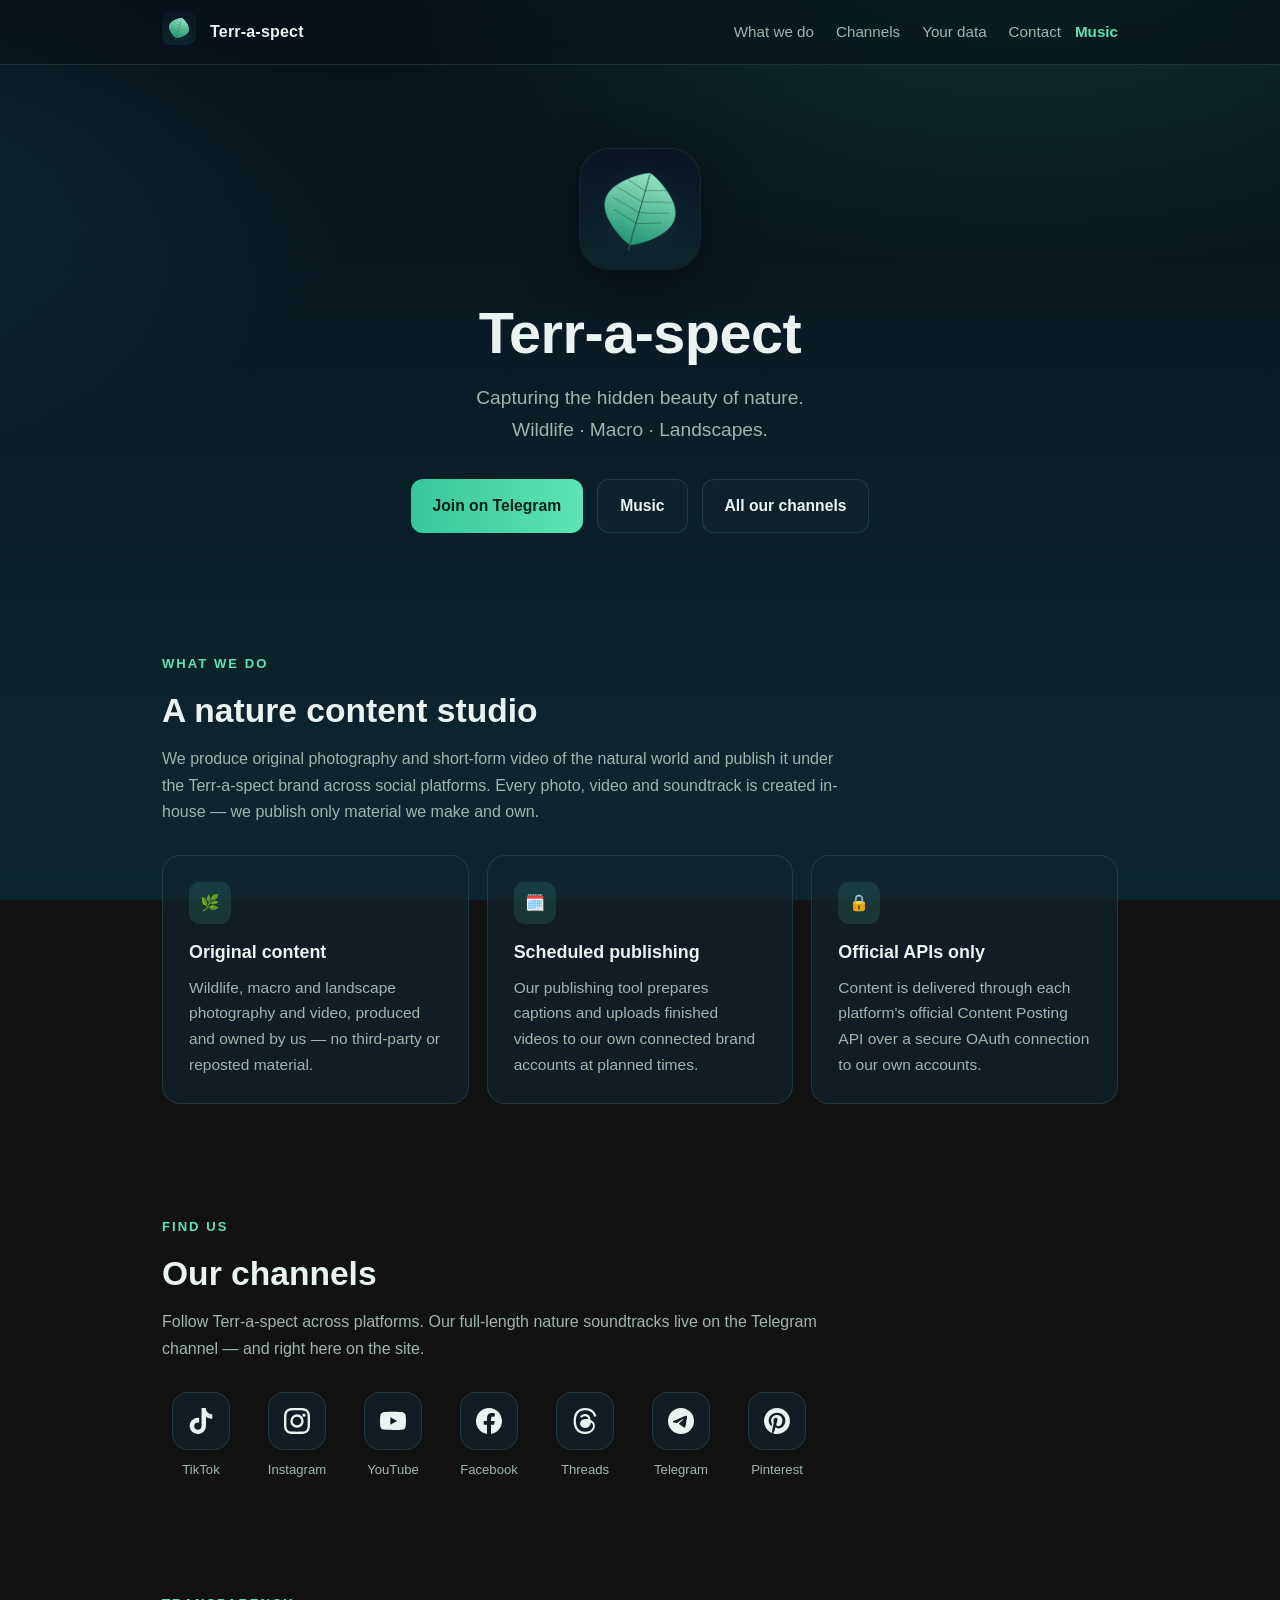
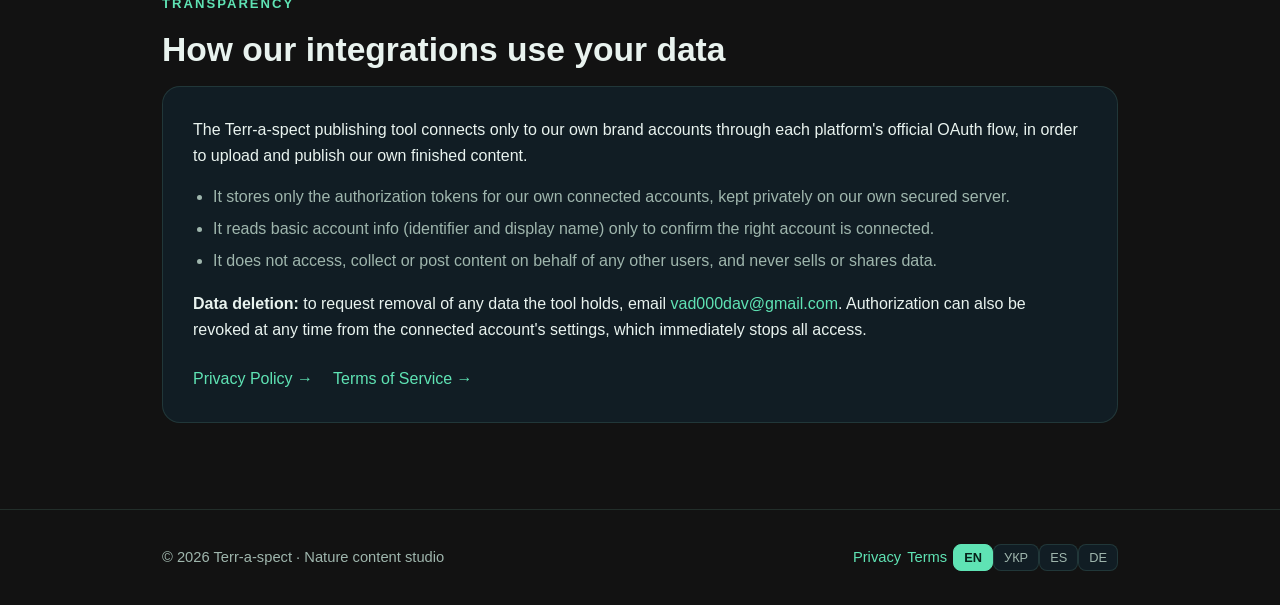
==== index.html @ c9113b45 "Admin login: logo is a trigger (no navigation); poll across pages; redirect on Telegram confirm" ====
<!DOCTYPE html>
<html lang="en">
<head>
<meta charset="utf-8">
<meta name="viewport" content="width=device-width, initial-scale=1">
<!-- TikTok domain verified via DNS TXT (Cloudflare). -->
<meta name="p:domain_verify" content="827fdcbd09fb1265c131b0fda8704e03"/>
<title>Terr-a-spect — Nature content studio</title>
<meta name="description" content="Terr-a-spect is a nature content studio producing original wildlife, macro and landscape photography and short-form video, published across TikTok, Instagram, YouTube, Facebook, Threads and Telegram.">
<meta property="og:title" content="Terr-a-spect — Nature content studio">
<meta property="og:description" content="Capturing the hidden beauty of nature. Wildlife · Macro · Landscapes.">
<meta property="og:type" content="website">
<meta property="og:url" content="https://terr-a-spect.com/">
<meta property="og:image" content="https://terr-a-spect.com/icon.png">
<link rel="icon" type="image/png" href="./icon.png">
<link rel="apple-touch-icon" href="./icon.png">
<style>
  :root{
    --bg0:#06121a; --bg1:#0a1f28; --bg2:#0d2730;
    --surface:rgba(18,38,49,.6); --border:rgba(120,190,170,.16);
    --text:#e9f3ef; --muted:#9fb6ad; --accent:#5fe3b4; --accent2:#36c79a;
    color-scheme:dark;
  }
  *{box-sizing:border-box;margin:0;padding:0}
  html{scroll-behavior:smooth}
  body{
    font-family:-apple-system,BlinkMacSystemFont,"Segoe UI",Roboto,Helvetica,Arial,sans-serif;
    background:
      radial-gradient(1200px 600px at 80% -10%, rgba(54,199,154,.18), transparent 60%),
      radial-gradient(900px 500px at -10% 20%, rgba(40,120,140,.16), transparent 55%),
      linear-gradient(180deg,var(--bg0),var(--bg1) 55%,var(--bg2));
    background-attachment:fixed;
    color:var(--text);line-height:1.65;-webkit-font-smoothing:antialiased;
  }
  a{color:var(--accent);text-decoration:none}
  a:hover{text-decoration:underline}
  .wrap{max-width:1000px;margin:0 auto;padding:0 22px}

  /* nav */
  nav{position:sticky;top:0;z-index:20;backdrop-filter:blur(12px);
      background:rgba(6,18,26,.55);border-bottom:1px solid var(--border)}
  nav .wrap{display:flex;align-items:center;gap:14px;height:64px}
  nav img{width:34px;height:34px;border-radius:9px}
  nav .brand{font-weight:700;letter-spacing:.2px}
  nav .links{margin-left:auto;display:flex;gap:22px}
  nav .links a{color:var(--muted);font-size:.95rem}
  nav .links a:hover{color:var(--text);text-decoration:none}
  .navmusic{color:var(--accent);font-weight:600;font-size:.95rem}
  .navmusic:hover{text-decoration:none;filter:brightness(1.12)}
  @media(max-width:640px){nav .links{display:none} .navmusic{margin-left:auto}}

  /* hero */
  header.hero{padding:84px 0 64px;text-align:center}
  .logo-big{width:120px;height:120px;border-radius:30px;
            box-shadow:0 18px 50px rgba(0,0,0,.5),0 0 0 1px var(--border);margin-bottom:26px}
  h1{font-size:clamp(2.4rem,6vw,3.6rem);font-weight:800;letter-spacing:-.5px;line-height:1.05}
  .grad{background:linear-gradient(90deg,var(--accent),#7fd0ff);-webkit-background-clip:text;
        background-clip:text;color:transparent}
  .tagline{color:var(--muted);font-size:1.2rem;margin:18px auto 0;max-width:620px}
  .cta{display:flex;gap:14px;justify-content:center;flex-wrap:wrap;margin-top:34px}
  .btn{display:inline-flex;align-items:center;gap:9px;padding:13px 22px;border-radius:12px;
       font-weight:600;font-size:.98rem}
  .btn.primary{background:linear-gradient(90deg,var(--accent2),var(--accent));color:#06231a}
  .btn.primary:hover{text-decoration:none;filter:brightness(1.07)}
  .btn.ghost{border:1px solid var(--border);color:var(--text);background:var(--surface)}
  .btn.ghost:hover{text-decoration:none;border-color:var(--accent)}

  /* sections */
  section{padding:56px 0}
  .eyebrow{color:var(--accent);font-weight:700;font-size:.82rem;letter-spacing:2px;text-transform:uppercase}
  h2{font-size:clamp(1.6rem,3.4vw,2.1rem);font-weight:750;margin:8px 0 8px}
  .lead{color:var(--muted);max-width:680px}

  .cards{display:grid;grid-template-columns:repeat(auto-fit,minmax(250px,1fr));gap:18px;margin-top:30px}
  .card{background:var(--surface);border:1px solid var(--border);border-radius:18px;padding:26px;
        backdrop-filter:blur(6px);transition:transform .15s,border-color .15s}
  .card:hover{transform:translateY(-3px);border-color:var(--accent)}
  .card .ic{width:42px;height:42px;border-radius:11px;display:grid;place-items:center;
            background:rgba(95,227,180,.12);margin-bottom:14px}
  .card h3{font-size:1.12rem;margin-bottom:7px}
  .card p{color:var(--muted);font-size:.97rem}

  /* social icons */
  .socials{display:flex;flex-wrap:wrap;gap:18px;margin-top:30px}
  .soc{display:flex;flex-direction:column;align-items:center;gap:9px;width:78px}
  .soc:hover{text-decoration:none}
  .soc .ic{width:58px;height:58px;border-radius:16px;display:grid;place-items:center;
           background:var(--surface);border:1px solid var(--border);color:var(--text);transition:.16s}
  .soc:hover .ic{transform:translateY(-3px);border-color:var(--accent);background:rgba(95,227,180,.12)}
  .soc svg{width:26px;height:26px;fill:currentColor}
  .soc span.lbl{font-size:.82rem;color:var(--muted);transition:.16s}
  .soc:hover span.lbl{color:var(--text)}

  /* data box */
  .databox{background:var(--surface);border:1px solid var(--border);border-radius:18px;padding:30px}
  .databox ul{margin:14px 0 0;padding-left:20px;color:var(--muted)}
  .databox li{margin:6px 0}
  .legal-links{display:flex;gap:20px;flex-wrap:wrap;margin-top:22px}

  /* posts carousel */
  .carousel{position:relative;margin-top:26px}
  .slides{overflow:hidden;border-radius:18px}
  .slides-inner{display:flex;transition:transform .6s cubic-bezier(.4,0,.2,1)}
  .pcard{flex:0 0 100%;background:var(--surface);border:1px solid var(--border);border-radius:18px;padding:26px 54px;overflow:hidden}
  .pc-title{font-size:1.15rem;font-weight:700;margin-bottom:14px;color:#bfe9da}
  .pc-body{display:flex;gap:20px}
  .pc-media{flex:0 0 42%;border-radius:14px;overflow:hidden;aspect-ratio:4/5;background:#0c1b24;cursor:pointer;position:relative}
  .pc-media img,.pc-media video{width:100%;height:100%;object-fit:cover;display:block;animation:kb 14s ease-in-out infinite alternate}
  .pc-media:hover img,.pc-media:hover video{filter:brightness(1.06)}
  .pc-playbig{position:absolute;inset:0;margin:auto;width:58px;height:58px;border-radius:50%;background:rgba(8,20,28,.72);display:grid;place-items:center;pointer-events:none}
  .pc-playbig svg{width:26px;height:26px;fill:#fff}
  .lb{position:fixed;inset:0;z-index:60;background:rgba(2,8,12,.93);display:none;align-items:center;justify-content:center;padding:20px}
  .lb.show{display:flex}
  .lb img,.lb video{max-width:96vw;max-height:92vh;border-radius:12px;display:block;box-shadow:0 12px 50px rgba(0,0,0,.6)}
  .lb-close{position:fixed;top:14px;right:22px;background:none;border:0;color:#fff;font-size:2.4rem;line-height:1;cursor:pointer;z-index:61}
  @keyframes kb{from{transform:scale(1)}to{transform:scale(1.09)}}
  .pc-text{flex:1;color:#cdd9e0;font-size:.96rem;line-height:1.6;overflow:hidden;text-align:justify;hyphens:auto;
           display:-webkit-box;-webkit-line-clamp:10;-webkit-box-orient:vertical}
  .pc-foot{display:flex;align-items:center;gap:14px;margin-top:18px;padding-top:16px;border-top:1px solid var(--border)}
  .pc-play{background:linear-gradient(90deg,var(--accent2),var(--accent));color:#06231a;border:0;width:42px;height:42px;border-radius:50%;cursor:pointer;display:grid;place-items:center;flex:0 0 42px}
  .pc-play svg{width:20px;height:20px;fill:currentColor}
  .pc-tt{font-weight:600;flex:1;min-width:0;white-space:nowrap;overflow:hidden;text-overflow:ellipsis;color:var(--text)}
  .pc-dl{color:var(--muted);font-size:1.3rem} .pc-dl:hover{color:var(--accent)}
  .pc-mlink{text-decoration:none;color:var(--text)}
  .pc-mlink .pc-go{margin-left:auto;color:var(--muted);font-size:.9rem;white-space:nowrap}
  .pc-mlink:hover .pc-go{color:var(--accent)} .pc-mlink:hover .pc-play{filter:brightness(1.08)}
  .cnav{position:absolute;top:42%;transform:translateY(-50%);background:rgba(8,20,28,.72);border:1px solid var(--border);
        color:var(--text);width:40px;height:40px;border-radius:50%;cursor:pointer;font-size:1.4rem;z-index:3;backdrop-filter:blur(6px)}
  .cnav:hover{border-color:var(--accent);color:var(--accent)} .cnav.prev{left:8px} .cnav.next{right:8px}
  .dots{display:flex;gap:8px;justify-content:center;margin-top:16px;flex-wrap:wrap}
  .dots button{width:9px;height:9px;border-radius:50%;border:0;background:#2a4350;cursor:pointer;padding:0;transition:.2s}
  .dots button.on{background:var(--accent);width:22px;border-radius:5px}
  @media(max-width:640px){.pc-body{flex-direction:column}.pc-media{flex:none;aspect-ratio:16/10}.cnav{display:none}.pcard{padding:22px 20px}}

  footer{border-top:1px solid var(--border);padding:34px 0;margin-top:30px;color:var(--muted);font-size:.92rem}
  footer .wrap{display:flex;justify-content:space-between;gap:16px;flex-wrap:wrap;align-items:center}
  .langs{display:flex;gap:6px;align-items:center}
  .langbtn{background:var(--surface);border:1px solid var(--border);color:var(--muted);border-radius:8px;
           padding:5px 10px;font-size:.8rem;cursor:pointer}
  .langbtn.on{color:#06231a;background:var(--accent);border-color:var(--accent);font-weight:700}
</style>
</head>
<body>

<nav><div class="wrap">
  <a href="#" onclick="return adminLogin(event)" aria-label="Terr-a-spect"><img src="./icon.png" alt="Terr-a-spect logo"></a>
  <span class="brand">Terr-a-spect</span>
  <div class="links">
    <a href="#what" data-i18n="nav_what">What we do</a>
    <a href="#channels" data-i18n="nav_channels">Channels</a>
    <a href="#data" data-i18n="nav_data">Your data</a>
    <a href="mailto:vad000dav@gmail.com" data-i18n="nav_contact">Contact</a>
  </div>
  <a class="navmusic" href="./music.html" data-i18n="nav_music">Music</a>
</div></nav>

<header class="hero"><div class="wrap">
  <img class="logo-big" src="./icon.png" alt="Terr-a-spect logo">
  <h1>Terr-a-spect</h1>
  <p class="tagline" data-i18n-html="hero_tag">Capturing the hidden beauty of nature.<br>Wildlife · Macro · Landscapes.</p>
  <div class="cta">
    <a class="btn primary" href="https://t.me/terr_a_spect" target="_blank" rel="noopener" data-i18n="hero_cta_tg">Join on Telegram</a>
    <a class="btn ghost" href="./music.html" data-i18n="nav_music">Music</a>
    <a class="btn ghost" href="#channels" data-i18n="hero_cta_all">All our channels</a>
  </div>
</div></header>

<section id="latest"><div class="wrap">
  <div class="eyebrow" data-i18n="gal_eyebrow">Latest</div>
  <h2 data-i18n="gal_h2">Recent posts</h2>
  <div class="carousel" id="carousel">
    <div class="slides"><div class="slides-inner" id="cinner"></div></div>
    <button class="cnav prev" onclick="cgo(-1)" aria-label="Previous">‹</button>
    <button class="cnav next" onclick="cgo(1)" aria-label="Next">›</button>
    <div class="dots" id="cdots"></div>
  </div>
</div></section>

<section id="what"><div class="wrap">
  <div class="eyebrow" data-i18n="what_eyebrow">What we do</div>
  <h2 data-i18n="what_h2">A nature content studio</h2>
  <p class="lead" data-i18n="what_lead">We produce original photography and short-form video of the natural world and
  publish it under the Terr-a-spect brand across social platforms. Every photo, video and
  soundtrack is created in-house — we publish only material we make and own.</p>
  <div class="cards">
    <div class="card">
      <div class="ic">🌿</div>
      <h3 data-i18n="c1h">Original content</h3>
      <p data-i18n="c1p">Wildlife, macro and landscape photography and video, produced and owned by us — no
      third-party or reposted material.</p>
    </div>
    <div class="card">
      <div class="ic">🗓️</div>
      <h3 data-i18n="c2h">Scheduled publishing</h3>
      <p data-i18n="c2p">Our publishing tool prepares captions and uploads finished videos to our own connected
      brand accounts at planned times.</p>
    </div>
    <div class="card">
      <div class="ic">🔒</div>
      <h3 data-i18n="c3h">Official APIs only</h3>
      <p data-i18n="c3p">Content is delivered through each platform's official Content Posting API over a secure
      OAuth connection to our own accounts.</p>
    </div>
  </div>
</div></section>

<section id="channels"><div class="wrap">
  <div class="eyebrow" data-i18n="ch_eyebrow">Find us</div>
  <h2 data-i18n="ch_h2">Our channels</h2>
  <p class="lead" data-i18n="ch_lead">Follow Terr-a-spect across platforms. Our full-length nature soundtracks live on
  the Telegram channel — and right here on the site.</p>
  <div class="socials">
    <a class="soc" href="https://www.tiktok.com/@terraspect" target="_blank" rel="noopener" aria-label="TikTok" title="TikTok">
      <span class="ic"><svg viewBox="0 0 24 24"><path d="M12.525.02c1.31-.02 2.61-.01 3.91-.02.08 1.53.63 3.09 1.75 4.17 1.12 1.11 2.7 1.62 4.24 1.79v4.03c-1.44-.05-2.89-.35-4.2-.97-.57-.26-1.1-.59-1.62-.93-.01 2.92.01 5.84-.02 8.75-.08 1.4-.54 2.79-1.35 3.94-1.31 1.92-3.58 3.17-5.91 3.21-1.43.08-2.86-.31-4.08-1.03-2.02-1.19-3.44-3.37-3.65-5.71-.02-.5-.03-1-.01-1.49.18-1.9 1.12-3.72 2.58-4.96 1.66-1.44 3.98-2.13 6.15-1.72.02 1.48-.04 2.96-.04 4.44-.99-.32-2.15-.23-3.02.37-.63.41-1.11 1.04-1.36 1.75-.21.51-.15 1.07-.14 1.61.24 1.64 1.82 3.02 3.5 2.87 1.12-.01 2.19-.66 2.77-1.61.19-.33.4-.67.41-1.06.1-1.79.06-3.57.07-5.36.01-4.03-.01-8.05.02-12.07z"/></svg></span>
      <span class="lbl">TikTok</span></a>

    <a class="soc" href="https://www.instagram.com/terr_a_spect/" target="_blank" rel="noopener" aria-label="Instagram" title="Instagram">
      <span class="ic"><svg viewBox="0 0 24 24"><path d="M12 2.16c3.2 0 3.58.01 4.85.07 1.17.05 1.8.25 2.23.41.56.22.96.48 1.38.9.42.42.68.82.9 1.38.16.43.36 1.06.41 2.23.06 1.27.07 1.65.07 4.85s-.01 3.58-.07 4.85c-.05 1.17-.25 1.8-.41 2.23-.22.56-.48.96-.9 1.38-.42.42-.82.68-1.38.9-.43.16-1.06.36-2.23.41-1.27.06-1.65.07-4.85.07s-3.58-.01-4.85-.07c-1.17-.05-1.8-.25-2.23-.41a3.72 3.72 0 0 1-1.38-.9 3.72 3.72 0 0 1-.9-1.38c-.16-.43-.36-1.06-.41-2.23C2.17 15.58 2.16 15.2 2.16 12s.01-3.58.07-4.85c.05-1.17.25-1.8.41-2.23.22-.56.48-.96.9-1.38.42-.42.82-.68 1.38-.9.43-.16 1.06-.36 2.23-.41C8.42 2.17 8.8 2.16 12 2.16M12 0C8.74 0 8.33.01 7.05.07 5.78.13 4.9.33 4.14.63c-.79.3-1.46.72-2.13 1.38C1.35 2.68.93 3.35.63 4.14.33 4.9.13 5.78.07 7.05.01 8.33 0 8.74 0 12s.01 3.67.07 4.95c.06 1.27.26 2.15.56 2.91.3.79.72 1.46 1.38 2.13.67.66 1.34 1.08 2.13 1.38.76.3 1.64.5 2.91.56C8.33 23.99 8.74 24 12 24s3.67-.01 4.95-.07c1.27-.06 2.15-.26 2.91-.56a5.88 5.88 0 0 0 2.13-1.38 5.88 5.88 0 0 0 1.38-2.13c.3-.76.5-1.64.56-2.91.06-1.28.07-1.69.07-4.95s-.01-3.67-.07-4.95c-.06-1.27-.26-2.15-.56-2.91a5.88 5.88 0 0 0-1.38-2.13A5.88 5.88 0 0 0 19.86.63c-.76-.3-1.64-.5-2.91-.56C15.67.01 15.26 0 12 0m0 5.84a6.16 6.16 0 1 0 0 12.32 6.16 6.16 0 0 0 0-12.32M12 16a4 4 0 1 1 0-8 4 4 0 0 1 0 8m6.41-10.85a1.44 1.44 0 1 0 0 2.88 1.44 1.44 0 0 0 0-2.88"/></svg></span>
      <span class="lbl">Instagram</span></a>

    <a class="soc" href="https://www.youtube.com/@terr_a_spect" target="_blank" rel="noopener" aria-label="YouTube" title="YouTube">
      <span class="ic"><svg viewBox="0 0 24 24"><path d="M23.5 6.19a3.02 3.02 0 0 0-2.12-2.14C19.5 3.55 12 3.55 12 3.55s-7.5 0-9.38.5A3.02 3.02 0 0 0 .5 6.19C0 8.07 0 12 0 12s0 3.93.5 5.81a3.02 3.02 0 0 0 2.12 2.14c1.88.5 9.38.5 9.38.5s7.5 0 9.38-.5a3.02 3.02 0 0 0 2.12-2.14C24 15.93 24 12 24 12s0-3.93-.5-5.81M9.55 15.57V8.43L15.82 12l-6.27 3.57z"/></svg></span>
      <span class="lbl">YouTube</span></a>

    <a class="soc" href="https://www.facebook.com/1133241529873189" target="_blank" rel="noopener" aria-label="Facebook" title="Facebook">
      <span class="ic"><svg viewBox="0 0 24 24"><path d="M24 12.07C24 5.4 18.63 0 12 0S0 5.4 0 12.07C0 18.1 4.39 23.1 10.13 24v-8.44H7.08v-3.49h3.05V9.41c0-3.02 1.79-4.69 4.53-4.69 1.31 0 2.68.24 2.68.24v2.97h-1.51c-1.49 0-1.96.93-1.96 1.89v2.25h3.33l-.53 3.49h-2.8V24C19.61 23.1 24 18.1 24 12.07"/></svg></span>
      <span class="lbl">Facebook</span></a>

    <a class="soc" href="https://www.threads.com/@terr_a_spect" target="_blank" rel="noopener" aria-label="Threads" title="Threads">
      <span class="ic"><svg viewBox="0 0 24 24"><path d="M12.19 24h-.01c-3.58-.02-6.33-1.2-8.18-3.51C2.35 18.44 1.5 15.59 1.47 12.01v-.02c.03-3.58.88-6.43 2.53-8.48C5.85 1.2 8.6.02 12.18 0h.01c2.75.02 5.04.73 6.83 2.1 1.68 1.29 2.86 3.13 3.51 5.47l-2.04.57c-1.1-3.96-3.9-5.98-8.3-6.02-2.91.02-5.11.94-6.54 2.72C4.31 6.5 3.62 8.91 3.59 12c.03 3.09.72 5.5 2.06 7.16 1.43 1.78 3.63 2.7 6.54 2.72 2.62-.02 4.36-.63 5.8-2.05 1.65-1.61 1.62-3.59 1.09-4.8-.31-.71-.87-1.3-1.63-1.75-.19 1.35-.62 2.45-1.28 3.27-.89 1.1-2.14 1.7-3.73 1.79-1.2.07-2.36-.22-3.26-.8-1.06-.69-1.69-1.74-1.75-2.96-.07-1.19.41-2.29 1.33-3.08.88-.76 2.12-1.21 3.58-1.29.97-.05 1.88 0 2.71.13-.13-.74-.38-1.33-.74-1.76-.52-.62-1.34-.93-2.43-.94h-.03c-.87 0-2.06.24-2.81 1.35l-1.69-1.06c1-1.48 2.63-2.29 4.5-2.29h.05c3.13.02 4.99 1.95 5.18 5.33.11.04.21.09.32.13 1.49.71 2.58 1.77 3.16 3.09.8 1.82.87 4.78-1.54 7.14C17.42 23.19 15.19 24 12.03 24z"/></svg></span>
      <span class="lbl">Threads</span></a>

    <a class="soc" href="https://t.me/terr_a_spect" target="_blank" rel="noopener" aria-label="Telegram" title="Telegram">
      <span class="ic"><svg viewBox="0 0 24 24"><path d="M11.94 0A12 12 0 0 0 0 12a12 12 0 0 0 12 12 12 12 0 0 0 12-12A12 12 0 0 0 12 0a12 12 0 0 0-.06 0m4.96 7.22c.1 0 .32.02.47.14a.5.5 0 0 1 .17.33c.02.09.04.31.02.47-.18 1.9-.96 6.5-1.36 8.63-.17.9-.5 1.2-.82 1.23-.7.06-1.23-.46-1.9-.9-1.06-.7-1.65-1.13-2.68-1.8-1.18-.78-.42-1.21.26-1.91.18-.18 3.25-2.98 3.31-3.23.01-.03.01-.15-.06-.21-.07-.06-.17-.04-.25-.02-.1.02-1.8 1.14-5.06 3.34-.48.33-.91.49-1.3.48-.43-.01-1.25-.24-1.86-.44-.75-.24-1.35-.37-1.3-.79.03-.21.33-.44.89-.66 3.5-1.52 5.83-2.53 7-3.01 3.33-1.39 4.02-1.63 4.47-1.64"/></svg></span>
      <span class="lbl">Telegram</span></a>

    <a class="soc" href="https://www.pinterest.com/Terraspect/" target="_blank" rel="noopener" aria-label="Pinterest" title="Pinterest">
      <span class="ic"><svg viewBox="0 0 24 24"><path d="M12.02 0C5.4 0 .03 5.37.03 11.99c0 5.08 3.16 9.42 7.62 11.16-.11-.95-.2-2.4.04-3.44.22-.94 1.4-5.96 1.4-5.96s-.36-.72-.36-1.78c0-1.67.97-2.91 2.17-2.91 1.02 0 1.52.77 1.52 1.69 0 1.03-.66 2.57-1 4-.28 1.19.6 2.16 1.78 2.16 2.13 0 3.77-2.25 3.77-5.49 0-2.87-2.06-4.88-5.01-4.88-3.41 0-5.42 2.56-5.42 5.21 0 1.03.4 2.14.89 2.74.1.12.11.22.08.34-.09.38-.29 1.2-.33 1.36-.05.22-.17.27-.4.16-1.5-.69-2.43-2.88-2.43-4.64 0-3.78 2.75-7.25 7.92-7.25 4.16 0 7.39 2.97 7.39 6.92 0 4.14-2.61 7.46-6.23 7.46-1.21 0-2.35-.63-2.76-1.38l-.75 2.85c-.27 1.04-1 2.35-1.5 3.15 1.12.34 2.31.53 3.55.53 6.61 0 11.99-5.36 11.99-11.99C24.01 5.37 18.63 0 12.02 0"/></svg></span>
      <span class="lbl">Pinterest</span></a>
  </div>
</div></section>

<section id="data"><div class="wrap">
  <div class="eyebrow" data-i18n="data_eyebrow">Transparency</div>
  <h2 data-i18n="data_h2">How our integrations use your data</h2>
  <div class="databox">
    <p data-i18n="data_p1">The Terr-a-spect publishing tool connects only to our own brand accounts through each
    platform's official OAuth flow, in order to upload and publish our own finished content.</p>
    <ul>
      <li data-i18n="data_li1">It stores only the authorization tokens for our own connected accounts, kept privately
      on our own secured server.</li>
      <li data-i18n="data_li2">It reads basic account info (identifier and display name) only to confirm the right
      account is connected.</li>
      <li data-i18n="data_li3">It does not access, collect or post content on behalf of any other
      users, and never sells or shares data.</li>
    </ul>
    <p style="margin-top:16px" data-i18n-html="data_del"><strong>Data deletion:</strong> to request removal of any data the
    tool holds, email <a href="mailto:vad000dav@gmail.com">vad000dav@gmail.com</a>. Authorization
    can also be revoked at any time from the connected account's settings, which immediately stops
    all access.</p>
    <div class="legal-links">
      <a href="./privacy.html">Privacy Policy →</a>
      <a href="./terms.html">Terms of Service →</a>
    </div>
  </div>
</div></section>

<footer><div class="wrap">
  <div>© 2026 Terr-a-spect · <span data-i18n="foot_studio">Nature content studio</span></div>
  <div class="langs">
    <a href="./privacy.html">Privacy</a>
    <a href="./terms.html">Terms</a>
    <span data-lang-switcher></span>
  </div>
</div></footer>

<div id="lightbox" class="lb" onclick="closeLb(event)">
  <button class="lb-close" onclick="closeLb(event)" aria-label="Close">&times;</button>
  <div id="lbInner"></div>
</div>

<script src="./i18n.js"></script>
<script>
const GMEDIA="https://media.terr-a-spect.com";
const GIC={play:'<svg viewBox="0 0 24 24"><path d="M8 5v14l11-7z"/></svg>'};
let gposts=[],gidx=0,gtimer=null,tsx=0;
const gesc=s=>(s||'').replace(/[&<>"]/g,c=>({'&':'&amp;','<':'&lt;','>':'&gt;','"':'&quot;'}[c]));
const gclean=s=>(s||'')
  .replace(/\*\*([\s\S]*?)\*\*/g,'$1').replace(/__([\s\S]*?)__/g,'$1')
  .replace(/\*([^*\n]+)\*/g,'$1').replace(/`([^`]+)`/g,'$1')
  .replace(/^\s{0,3}#{1,6}\s+/gm,'').replace(/^\s*>\s?/gm,'')
  .replace(/[*_`]{1,}/g,'').trim();
async function gInit(){
  let d; try{ d=await (await fetch(GMEDIA+"/api/posts",{cache:"no-store"})).json(); }catch(e){ return gHide(); }
  gposts=(d.posts||[]);
  if(!gposts.length) return gHide();
  gRender(); gStart();
  const c=document.getElementById('carousel');
  c.addEventListener('mouseenter',()=>clearInterval(gtimer));
  c.addEventListener('mouseleave',gStart);
  c.addEventListener('touchstart',e=>{tsx=e.changedTouches[0].clientX;clearInterval(gtimer);},{passive:true});
  c.addEventListener('touchend',e=>{const dx=e.changedTouches[0].clientX-tsx;if(Math.abs(dx)>40)cgo(dx<0?1:-1);gStart();},{passive:true});
}
function gHide(){const s=document.getElementById('latest');if(s)s.style.display='none';}
function gRender(){
  const lang=localStorage.getItem('ts_lang')||'en';
  document.getElementById('cinner').innerHTML=gposts.map(p=>{
    const cap = gclean(p['caption_'+lang] || p.caption || '');
    const ttl = gclean(p['title_'+lang] || p.title || '');
    const mUrl=GMEDIA+p.media;
    const media=p.media_type==='video'
      ? `<div class="pc-media" onclick="openLb('video','${mUrl}')"><video src="${mUrl}" muted preload="metadata" playsinline></video><span class="pc-playbig">${GIC.play}</span></div>`
      : `<div class="pc-media" onclick="openLb('photo','${mUrl}')"><img src="${mUrl}" loading="lazy" alt=""></div>`;
    // низ: трек поста → клік веде на сторінку музики й вмикає його
    const foot = p.track_msg_id
      ? `<a class="pc-foot pc-mlink" href="./music.html?t=${p.track_msg_id}">
           <span class="pc-play">${GIC.play}</span><span class="pc-tt">${gesc(ttl)}</span>
           <span class="pc-go">${tt('gal_music')}</span></a>`
      : '';
    return `<div class="pcard"><div class="pc-title">${gesc(ttl)}</div>
      <div class="pc-body">${media}<div class="pc-text">${gesc(cap)}</div></div>
      ${foot}</div>`;
  }).join('');
  document.getElementById('cdots').innerHTML=gposts.map((_,i)=>`<button class="${i===gidx?'on':''}" onclick="gto(${i})"></button>`).join('');
  gupd();
}
function gupd(){
  document.getElementById('cinner').style.transform=`translateX(-${gidx*100}%)`;
  document.querySelectorAll('#cdots button').forEach((b,i)=>b.classList.toggle('on',i===gidx));
}
function gto(i){gidx=(i+gposts.length)%gposts.length;gupd();gStart();}
function cgo(d){gto(gidx+d);}
function gStart(){clearInterval(gtimer);if(gposts.length>1)gtimer=setInterval(()=>gto(gidx+1),7000);}
window.addEventListener('langchange',()=>{ if(gposts.length) gRender(); });   // підпис під мову
function openLb(type,url){
  document.getElementById('lbInner').innerHTML = type==='video'
    ? `<video src="${url}" controls autoplay playsinline></video>`
    : `<img src="${url}" alt="">`;
  document.getElementById('lightbox').classList.add('show'); clearInterval(gtimer);
}
function closeLb(e){
  if(e && !(e.target.id==='lightbox' || (e.target.classList && e.target.classList.contains('lb-close')))) return;
  document.getElementById('lightbox').classList.remove('show');
  document.getElementById('lbInner').innerHTML=''; gStart();
}
document.addEventListener('keydown',e=>{ if(e.key==='Escape') closeLb({target:{id:'lightbox'}}); });
gInit();
</script>
</body>
</html>
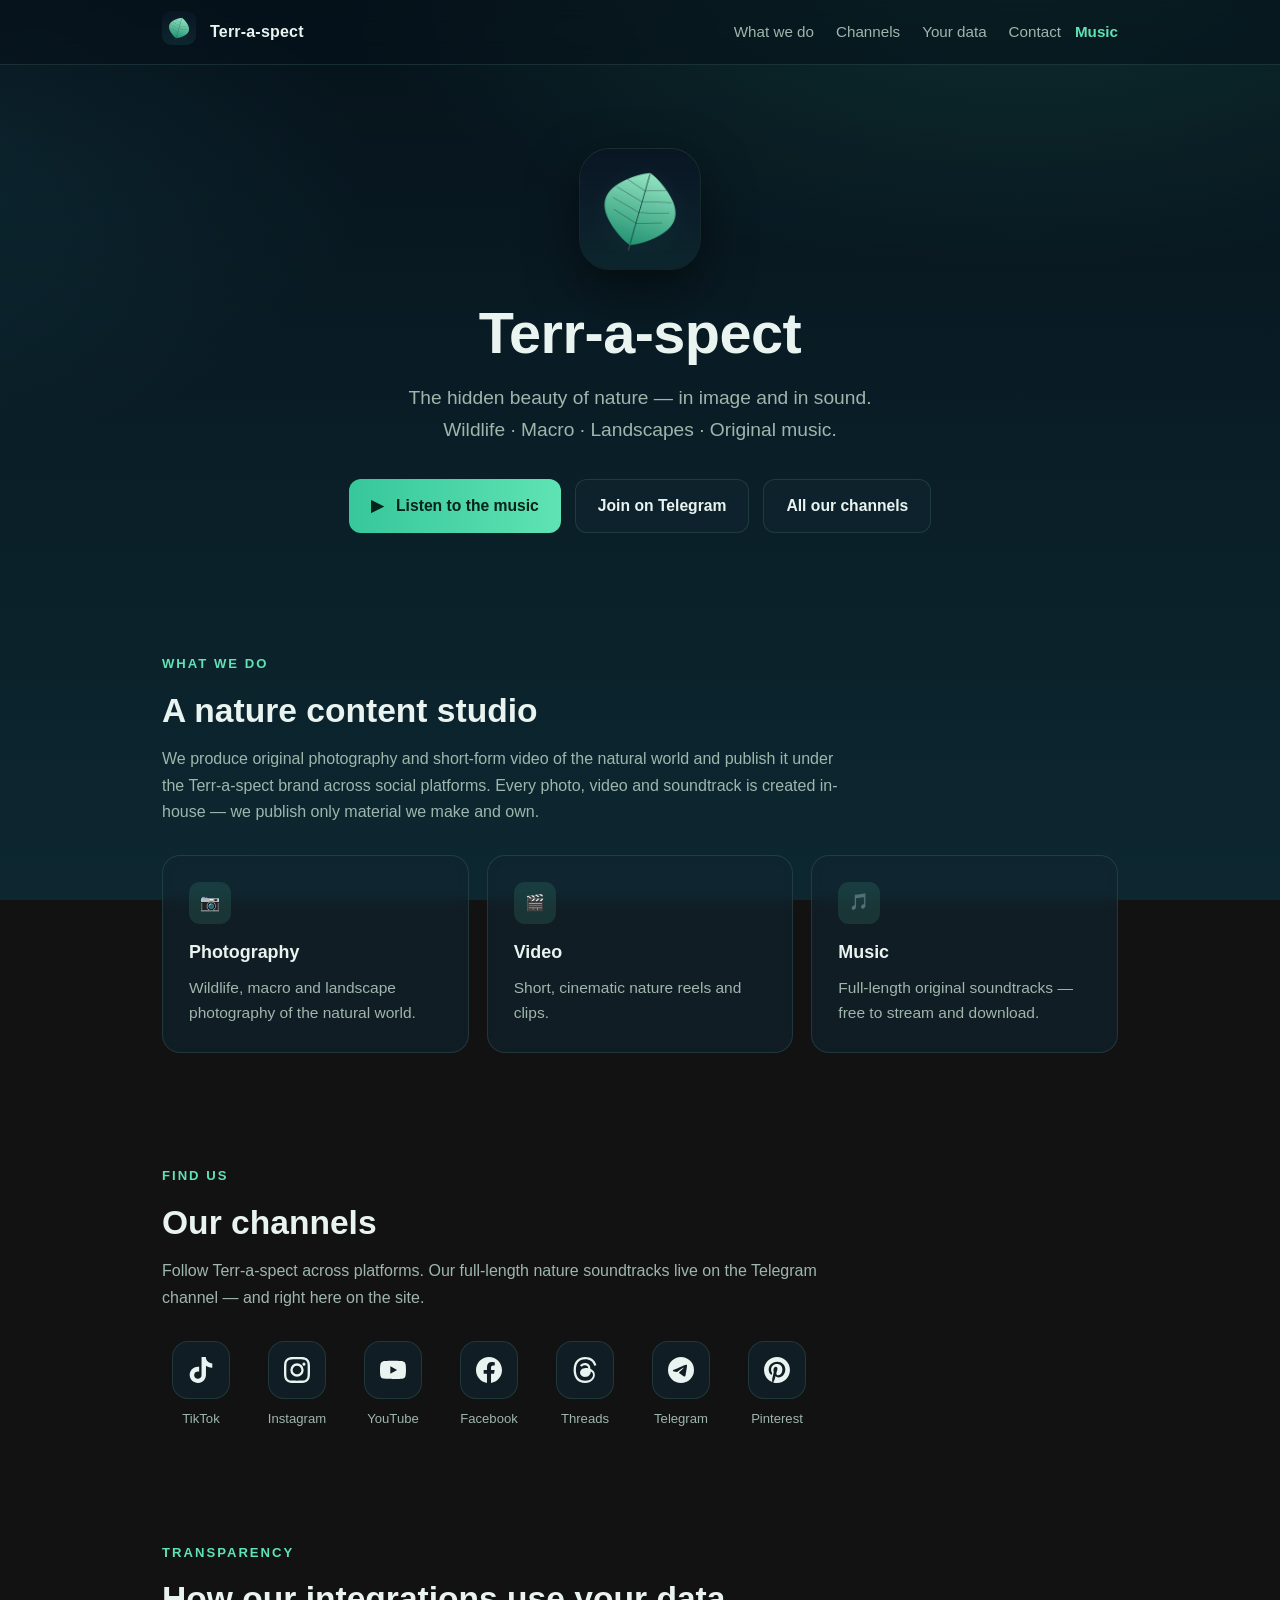
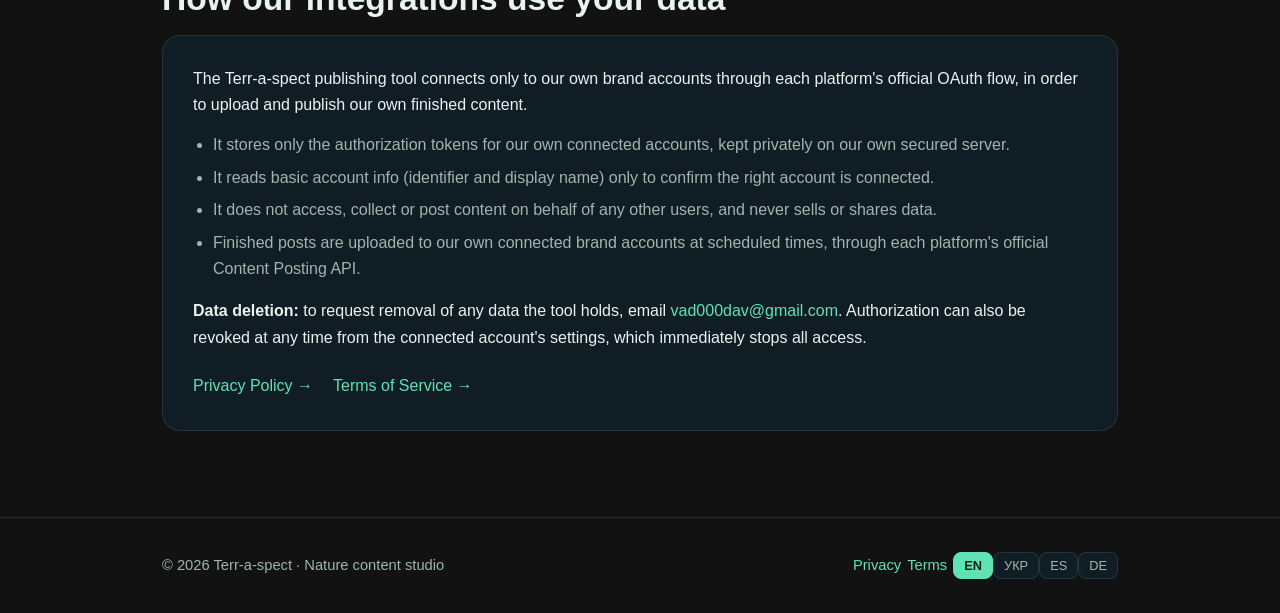
==== commit cb7c4ffc: "Refocus homepage on photo/video + own music; default UI language to Ukrainian - Hero/meta: tagline c" ====
--- a/index.html
+++ b/index.html
@@ -5,14 +5,15 @@
 <meta name="viewport" content="width=device-width, initial-scale=1">
 <!-- TikTok domain verified via DNS TXT (Cloudflare). -->
 <meta name="p:domain_verify" content="827fdcbd09fb1265c131b0fda8704e03"/>
-<title>Terr-a-spect — Nature content studio</title>
-<meta name="description" content="Terr-a-spect is a nature content studio producing original wildlife, macro and landscape photography and short-form video, published across TikTok, Instagram, YouTube, Facebook, Threads and Telegram.">
-<meta property="og:title" content="Terr-a-spect — Nature content studio">
-<meta property="og:description" content="Capturing the hidden beauty of nature. Wildlife · Macro · Landscapes.">
+<title>Terr-a-spect — nature photography, video &amp; original music</title>
+<meta name="description" content="Terr-a-spect is a nature content studio: original wildlife, macro and landscape photography, short-form video and full-length original music, published across TikTok, Instagram, YouTube, Facebook, Threads and Telegram.">
+<meta property="og:title" content="Terr-a-spect — nature photography, video & original music">
+<meta property="og:description" content="The hidden beauty of nature — in image and in sound. Wildlife · Macro · Landscapes · Original music.">
 <meta property="og:type" content="website">
 <meta property="og:url" content="https://terr-a-spect.com/">
 <meta property="og:image" content="https://terr-a-spect.com/icon.png">
 <link rel="icon" type="image/png" href="./icon.png">
+<link rel="stylesheet" href="./player.css">
 <link rel="apple-touch-icon" href="./icon.png">
 <style>
   :root{
@@ -79,6 +80,20 @@
             background:rgba(95,227,180,.12);margin-bottom:14px}
   .card h3{font-size:1.12rem;margin-bottom:7px}
   .card p{color:var(--muted);font-size:.97rem}
+
+  /* featured track */
+  .featbox{margin-top:26px;display:flex;align-items:center;gap:18px;background:var(--surface);
+           border:1px solid var(--border);border-radius:18px;padding:20px 24px;flex-wrap:wrap}
+  .feat-play{background:linear-gradient(90deg,var(--accent2),var(--accent));color:#06231a;border:0;
+             width:52px;height:52px;border-radius:50%;cursor:pointer;display:grid;place-items:center;flex:0 0 52px}
+  .feat-play svg{width:24px;height:24px;fill:currentColor}
+  .feat-play:hover{filter:brightness(1.08)}
+  .feat-meta{min-width:140px}
+  .feat-meta .ft{font-weight:700;font-size:1.05rem;color:var(--text)}
+  .feat-meta .fp{color:var(--muted);font-size:.9rem}
+  .feat-actions{display:flex;gap:18px;align-items:center;margin-left:auto;flex-wrap:wrap}
+  .feat-actions a{color:var(--muted);font-size:.95rem}
+  .feat-actions a:hover{color:var(--accent);text-decoration:none}
 
   /* social icons */
   .socials{display:flex;flex-wrap:wrap;gap:18px;margin-top:30px}
@@ -157,13 +172,20 @@
 <header class="hero"><div class="wrap">
   <img class="logo-big" src="./icon.png" alt="Terr-a-spect logo">
   <h1>Terr-a-spect</h1>
-  <p class="tagline" data-i18n-html="hero_tag">Capturing the hidden beauty of nature.<br>Wildlife · Macro · Landscapes.</p>
+  <p class="tagline" data-i18n-html="hero_tag">The hidden beauty of nature — in image and in sound.<br>Wildlife · Macro · Landscapes · Original music.</p>
   <div class="cta">
-    <a class="btn primary" href="https://t.me/terr_a_spect" target="_blank" rel="noopener" data-i18n="hero_cta_tg">Join on Telegram</a>
-    <a class="btn ghost" href="./music.html" data-i18n="nav_music">Music</a>
+    <a class="btn primary" href="./music.html">▶&nbsp;<span data-i18n="hero_cta_listen">Listen to the music</span></a>
+    <a class="btn ghost" href="https://t.me/terr_a_spect" target="_blank" rel="noopener" data-i18n="hero_cta_tg">Join on Telegram</a>
     <a class="btn ghost" href="#channels" data-i18n="hero_cta_all">All our channels</a>
   </div>
 </div></header>
+
+<section id="featured"><div class="wrap">
+  <div class="eyebrow" data-i18n="feat_eyebrow">Music</div>
+  <h2 data-i18n="feat_h2">Our latest track</h2>
+  <p class="lead" data-i18n="feat_lead">Original full-length nature soundtracks — stream right here or download. New tracks are added as we publish.</p>
+  <div id="featbox" class="featbox"></div>
+</div></section>
 
 <section id="latest"><div class="wrap">
   <div class="eyebrow" data-i18n="gal_eyebrow">Latest</div>
@@ -184,22 +206,19 @@
   soundtrack is created in-house — we publish only material we make and own.</p>
   <div class="cards">
     <div class="card">
-      <div class="ic">🌿</div>
-      <h3 data-i18n="c1h">Original content</h3>
-      <p data-i18n="c1p">Wildlife, macro and landscape photography and video, produced and owned by us — no
-      third-party or reposted material.</p>
+      <div class="ic">📷</div>
+      <h3 data-i18n="c1h">Photography</h3>
+      <p data-i18n="c1p">Wildlife, macro and landscape photography of the natural world.</p>
     </div>
     <div class="card">
-      <div class="ic">🗓️</div>
-      <h3 data-i18n="c2h">Scheduled publishing</h3>
-      <p data-i18n="c2p">Our publishing tool prepares captions and uploads finished videos to our own connected
-      brand accounts at planned times.</p>
+      <div class="ic">🎬</div>
+      <h3 data-i18n="c2h">Video</h3>
+      <p data-i18n="c2p">Short, cinematic nature reels and clips.</p>
     </div>
     <div class="card">
-      <div class="ic">🔒</div>
-      <h3 data-i18n="c3h">Official APIs only</h3>
-      <p data-i18n="c3p">Content is delivered through each platform's official Content Posting API over a secure
-      OAuth connection to our own accounts.</p>
+      <div class="ic">🎵</div>
+      <h3 data-i18n="c3h">Music</h3>
+      <p data-i18n="c3p">Full-length original soundtracks — free to stream and download.</p>
     </div>
   </div>
 </div></section>
@@ -253,6 +272,8 @@
       account is connected.</li>
       <li data-i18n="data_li3">It does not access, collect or post content on behalf of any other
       users, and never sells or shares data.</li>
+      <li data-i18n="data_li4">Finished posts are uploaded to our own connected brand accounts at scheduled
+      times, through each platform's official Content Posting API.</li>
     </ul>
     <p style="margin-top:16px" data-i18n-html="data_del"><strong>Data deletion:</strong> to request removal of any data the
     tool holds, email <a href="mailto:vad000dav@gmail.com">vad000dav@gmail.com</a>. Authorization
@@ -281,11 +302,12 @@
 
 <script src="./i18n.js"></script>
 <script>
-const GMEDIA="https://media.terr-a-spect.com";
-const GIC={play:'<svg viewBox="0 0 24 24"><path d="M8 5v14l11-7z"/></svg>'};
-let gposts=[],gidx=0,gtimer=null,tsx=0;
-const gesc=s=>(s||'').replace(/[&<>"]/g,c=>({'&':'&amp;','<':'&lt;','>':'&gt;','"':'&quot;'}[c]));
-const gclean=s=>(s||'')
+// var (не const/let) на верхньому рівні — щоб pjax міг безпечно перевиконати скрипт.
+var GMEDIA="https://media.terr-a-spect.com";
+var GIC={play:'<svg viewBox="0 0 24 24"><path d="M8 5v14l11-7z"/></svg>'};
+var gposts=[],gidx=0,gtimer=null,tsx=0;
+var gesc=s=>(s||'').replace(/[&<>"]/g,c=>({'&':'&amp;','<':'&lt;','>':'&gt;','"':'&quot;'}[c]));
+var gclean=s=>(s||'')
   .replace(/\*\*([\s\S]*?)\*\*/g,'$1').replace(/__([\s\S]*?)__/g,'$1')
   .replace(/\*([^*\n]+)\*/g,'$1').replace(/`([^`]+)`/g,'$1')
   .replace(/^\s{0,3}#{1,6}\s+/gm,'').replace(/^\s*>\s?/gm,'')
@@ -303,7 +325,7 @@
 }
 function gHide(){const s=document.getElementById('latest');if(s)s.style.display='none';}
 function gRender(){
-  const lang=localStorage.getItem('ts_lang')||'en';
+  const lang=localStorage.getItem('ts_lang')||'uk';
   document.getElementById('cinner').innerHTML=gposts.map(p=>{
     const cap = gclean(p['caption_'+lang] || p.caption || '');
     const ttl = gclean(p['title_'+lang] || p.title || '');
@@ -331,7 +353,6 @@
 function gto(i){gidx=(i+gposts.length)%gposts.length;gupd();gStart();}
 function cgo(d){gto(gidx+d);}
 function gStart(){clearInterval(gtimer);if(gposts.length>1)gtimer=setInterval(()=>gto(gidx+1),7000);}
-window.addEventListener('langchange',()=>{ if(gposts.length) gRender(); });   // підпис під мову
 function openLb(type,url){
   document.getElementById('lbInner').innerHTML = type==='video'
     ? `<video src="${url}" controls autoplay playsinline></video>`
@@ -343,8 +364,34 @@
   document.getElementById('lightbox').classList.remove('show');
   document.getElementById('lbInner').innerHTML=''; gStart();
 }
-document.addEventListener('keydown',e=>{ if(e.key==='Escape') closeLb({target:{id:'lightbox'}}); });
-gInit();
+// ── featured track: найсвіжіший Suno-трек на головній (тягне /api/tracks, грає в глобальному плеєрі) ──
+var ftrack=null;
+async function fInit(){
+  let d; try{ d=await (await fetch(GMEDIA+"/api/tracks",{cache:"no-store"})).json(); }catch(e){ return fHide(); }
+  var ts=(d&&d.tracks)||[]; if(!ts.length) return fHide();
+  ftrack=ts[0]; fRender();
+}
+function fRender(){
+  var box=document.getElementById('featbox'); if(!box||!ftrack) return;
+  var t=ftrack;
+  box.innerHTML=
+    '<button class="feat-play" onclick="featPlay(\''+t.msg_id+'\')" aria-label="Play">'+GIC.play+'</button>'
+   +'<div class="feat-meta"><div class="ft">'+gesc(t.title||'—')+'</div>'
+   +'<div class="fp">'+gesc(t.performer||'Terr-a-spect')+'</div></div>'
+   +'<div class="feat-actions">'
+   +'<a href="'+GMEDIA+t.download+'" download>⬇ '+tt('mus_download')+'</a>'
+   +'<a href="./music.html">'+tt('feat_all')+'</a></div>';
+}
+function fHide(){var s=document.getElementById('featured');if(s)s.style.display='none';}
+function featPlay(m){ if(window.TAS&&window.TAS.ready()) window.TAS.playByMsg(m);
+  else window.addEventListener('tas:ready',function(){ if(window.TAS) window.TAS.playByMsg(m); },{once:true}); }
+if(!window.__idxBound){ window.__idxBound=true;        // слухачі лише раз (pjax перевиконує скрипт)
+  // перевіряємо наявність DOM — слухач лишається активним і на інших сторінках (pjax)
+  window.addEventListener('langchange', function(){ if(document.getElementById('cinner')&&gposts.length) gRender(); if(document.getElementById('featbox')&&ftrack) fRender(); });
+  document.addEventListener('keydown', function(e){ if(e.key==='Escape'&&document.getElementById('lightbox')) closeLb({target:{id:'lightbox'}}); });
+}
+gInit(); fInit();
 </script>
+<script src="./player.js" defer></script>
 </body>
 </html>
--- a/player.css
+++ b/player.css
@@ -0,0 +1,69 @@
+/* Terr-a-spect — глобальний плаваючий плеєр (на всіх сторінках) */
+#tas-player{position:fixed;right:18px;bottom:18px;z-index:60;
+  font-family:-apple-system,BlinkMacSystemFont,"Segoe UI",Roboto,Arial,sans-serif;
+  --pa:var(--accent,#5fe3b4);--pa2:var(--accent2,#36c79a);--ptxt:var(--text,#e9f3ef);
+  --pmut:var(--muted,#9fb6ad);--pbord:var(--border,rgba(120,190,170,.18))}
+#tas-player.tas-hidden{display:none}
+
+/* ── кругла кнопка (mini) ── */
+/* зовнішня кнопка — чистий значок без фона/контуру (тінь лише для читабельності) */
+.tas-fab{width:56px;height:56px;border:0;padding:0;cursor:pointer;background:none;
+  color:var(--pa);display:grid;place-items:center;filter:drop-shadow(0 3px 8px rgba(0,0,0,.55));
+  transition:transform .34s cubic-bezier(.34,1.56,.64,1),opacity .24s ease,filter .15s}
+.tas-fab:hover{transform:scale(1.1);filter:drop-shadow(0 4px 12px rgba(0,0,0,.6))}
+.tas-fab svg{width:34px;height:34px;fill:currentColor}
+.tas-open .tas-fab{opacity:0;transform:scale(.35) rotate(-35deg);pointer-events:none}
+/* індикатор «грає» на згорнутій кнопці (еквалайзер) */
+.tas-eq{display:none;align-items:flex-end;gap:3px;height:20px}
+.tas-playing.tas-mini .tas-fab .tas-ico{display:none}
+.tas-playing.tas-mini .tas-fab .tas-eq{display:flex}
+.tas-eq i{width:3px;background:var(--pa);border-radius:2px;animation:tas-bounce 1s infinite ease-in-out}
+.tas-eq i:nth-child(1){height:8px;animation-delay:-.4s} .tas-eq i:nth-child(2){height:18px;animation-delay:-.2s}
+.tas-eq i:nth-child(3){height:12px} .tas-eq i:nth-child(4){height:16px;animation-delay:-.3s}
+@keyframes tas-bounce{0%,100%{transform:scaleY(.4)}50%{transform:scaleY(1)}}
+
+/* ── квадратна панель (open) ── */
+/* морфінг: коло (FAB) «виростає» з кутка в квадратну панель — пружинистий spring + морф радіуса */
+.tas-panel{position:absolute;right:0;bottom:0;width:280px;overflow:hidden;
+  background:rgba(8,20,28,.96);backdrop-filter:blur(16px);border:1px solid var(--pbord);
+  box-shadow:0 18px 50px rgba(0,0,0,.55);transform-origin:100% 100%;
+  opacity:0;visibility:hidden;transform:scale(.26) translateY(8px);border-radius:30px;
+  transition:transform .46s cubic-bezier(.34,1.5,.5,1),opacity .3s ease,border-radius .46s ease,visibility 0s linear .46s}
+.tas-open .tas-panel{opacity:1;visibility:visible;transform:none;border-radius:16px;
+  transition:transform .52s cubic-bezier(.32,1.55,.45,1),opacity .28s ease,border-radius .52s ease,visibility 0s}
+/* контент заїжджає зі сходинкою-затримкою — преміум-відчуття */
+.tas-panel .tas-top,.tas-panel .tas-seek,.tas-panel .tas-ctrls{opacity:0;transform:translateY(10px);
+  transition:opacity .3s ease,transform .34s cubic-bezier(.22,1,.36,1)}
+.tas-open .tas-panel .tas-top{opacity:1;transform:none;transition-delay:.10s}
+.tas-open .tas-panel .tas-seek{opacity:1;transform:none;transition-delay:.16s}
+.tas-open .tas-panel .tas-ctrls{opacity:1;transform:none;transition-delay:.22s}
+@media(prefers-reduced-motion:reduce){
+  .tas-fab,.tas-panel,.tas-panel .tas-top,.tas-panel .tas-seek,.tas-panel .tas-ctrls{transition-duration:.01ms!important}
+}
+.tas-top{display:flex;align-items:center;gap:10px;padding:12px 12px 8px}
+.tas-cover{width:46px;height:46px;border-radius:10px;flex:0 0 46px;object-fit:cover;background:#0d2029}
+.tas-meta{min-width:0;flex:1}
+.tas-title{font-weight:700;color:var(--ptxt);font-size:.95rem;white-space:nowrap;overflow:hidden;text-overflow:ellipsis;cursor:pointer;transition:color .15s}
+.tas-title:hover{color:var(--pa)}
+.tas-perf{color:var(--pmut);font-size:.78rem;white-space:nowrap;overflow:hidden;text-overflow:ellipsis}
+.tas-min{background:none;border:0;color:var(--pmut);cursor:pointer;font-size:1.1rem;line-height:1;padding:4px;border-radius:8px;flex:0 0 auto}
+.tas-min:hover{color:var(--ptxt)}
+/* seek */
+.tas-seek{display:flex;align-items:center;gap:8px;padding:2px 14px}
+.tas-seek span{color:var(--pmut);font-size:.72rem;font-variant-numeric:tabular-nums;width:30px;text-align:center}
+.tas-seek input[type=range]{flex:1;-webkit-appearance:none;appearance:none;height:5px;border-radius:5px;background:#28414a;cursor:pointer}
+.tas-seek input[type=range]::-webkit-slider-thumb{-webkit-appearance:none;width:13px;height:13px;border-radius:50%;background:var(--pa)}
+.tas-seek input[type=range]::-moz-range-thumb{width:13px;height:13px;border:0;border-radius:50%;background:var(--pa)}
+/* контроли */
+.tas-ctrls{display:flex;align-items:center;justify-content:center;gap:6px;padding:6px 12px 14px}
+.tas-ctrls button{background:none;border:0;color:var(--ptxt);cursor:pointer;padding:8px;border-radius:50%;display:grid;place-items:center}
+.tas-ctrls button:hover{color:var(--pa)}
+.tas-ctrls svg{width:22px;height:22px;fill:currentColor}
+.tas-ctrls .tas-big{background:var(--ptxt);color:#06231a;width:46px;height:46px}
+.tas-ctrls .tas-big:hover{background:var(--pa)} .tas-ctrls .tas-big svg{width:24px;height:24px}
+.tas-ctrls .tas-shuf.on{color:var(--pa);background:rgba(95,227,180,.16)}
+
+@media(max-width:520px){
+  #tas-player{right:12px;bottom:12px}
+  .tas-panel{width:min(86vw,300px)}
+}
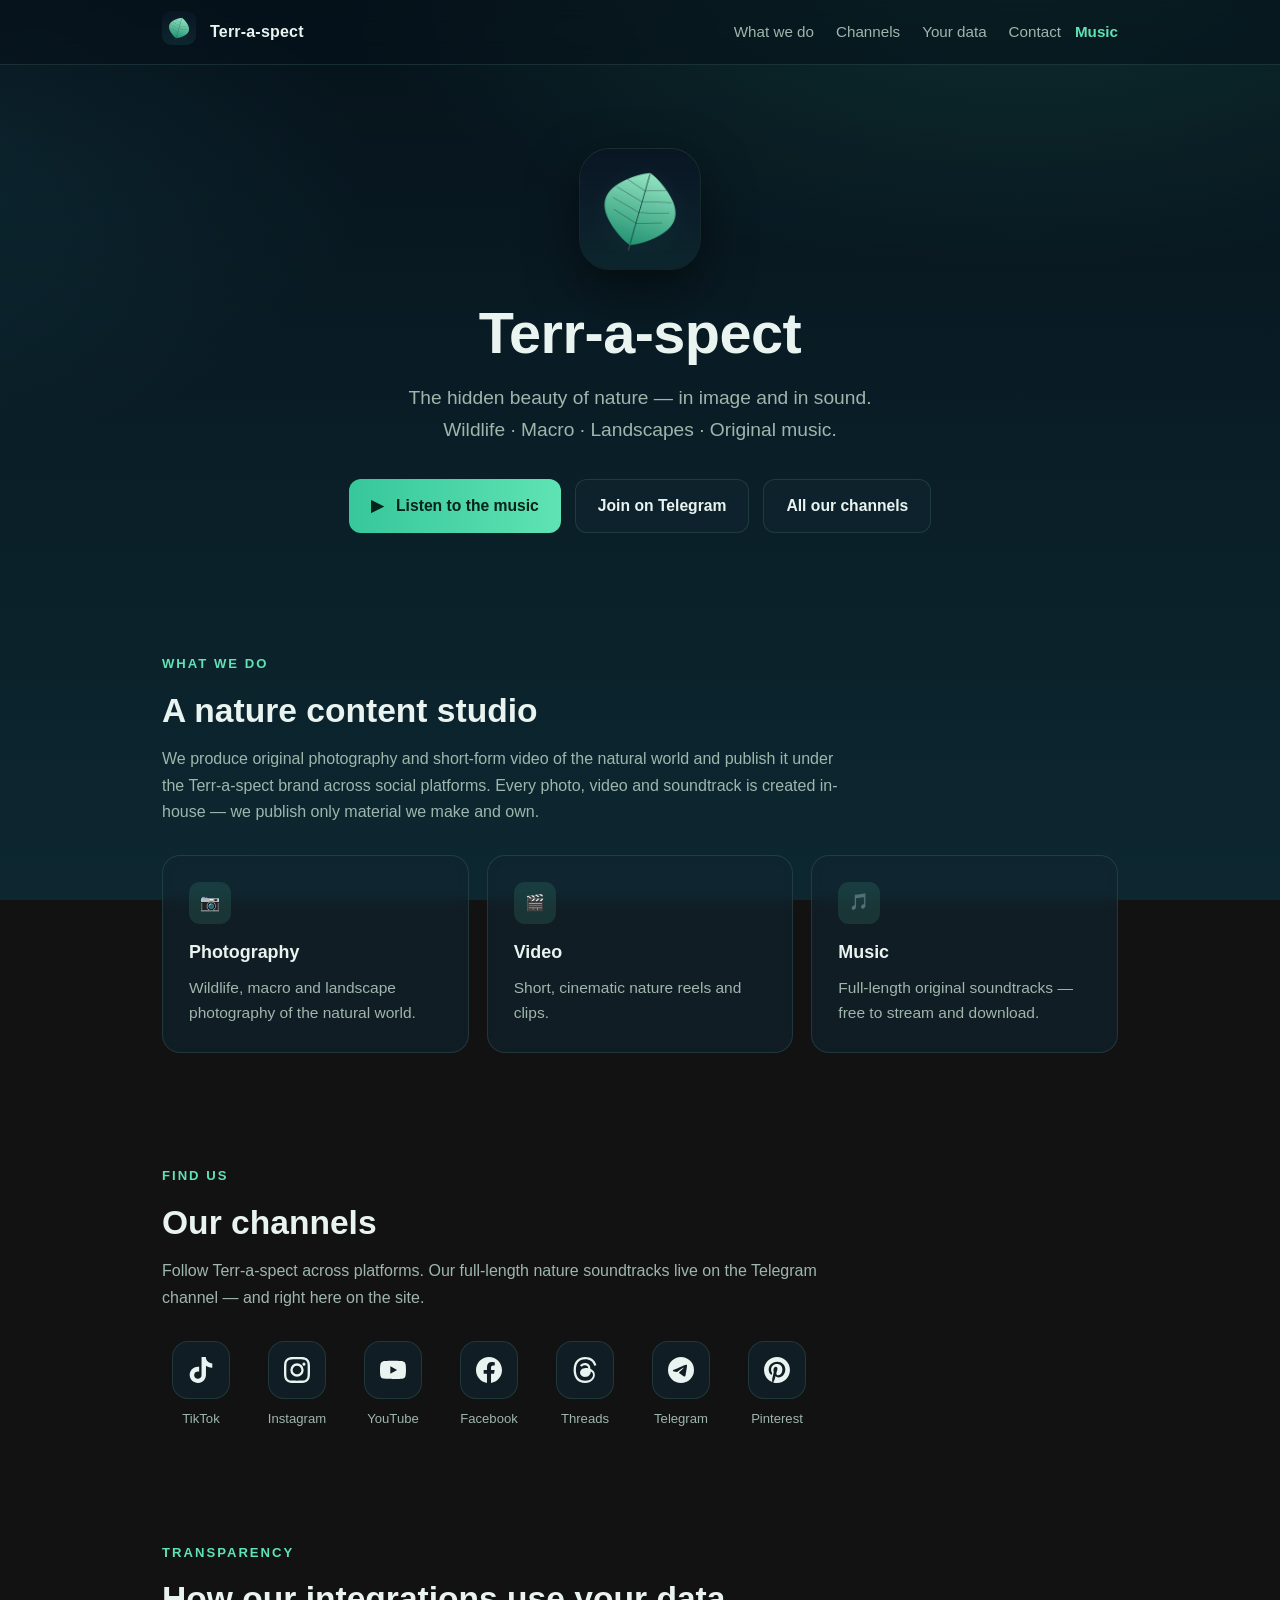
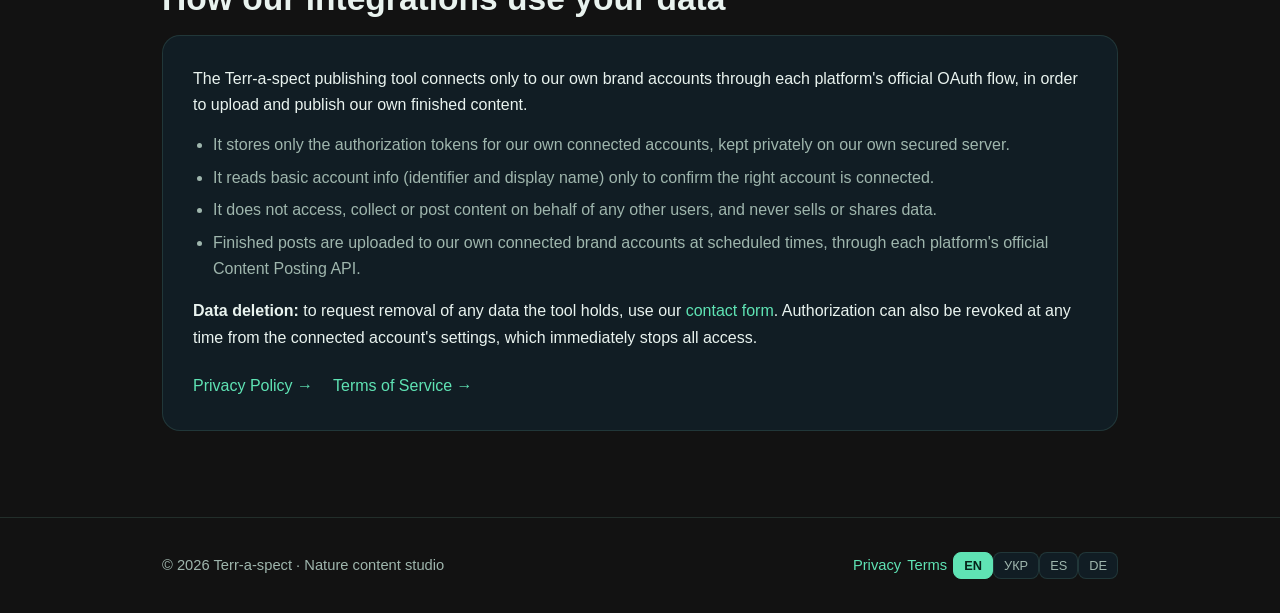
==== commit f2743806: "Add contact form + replace personal email with on-site contact system - New contact.html: form (topi" ====
--- a/index.html
+++ b/index.html
@@ -164,7 +164,7 @@
     <a href="#what" data-i18n="nav_what">What we do</a>
     <a href="#channels" data-i18n="nav_channels">Channels</a>
     <a href="#data" data-i18n="nav_data">Your data</a>
-    <a href="mailto:vad000dav@gmail.com" data-i18n="nav_contact">Contact</a>
+    <a href="./contact.html" data-i18n="nav_contact">Contact</a>
   </div>
   <a class="navmusic" href="./music.html" data-i18n="nav_music">Music</a>
 </div></nav>
@@ -276,7 +276,7 @@
       times, through each platform's official Content Posting API.</li>
     </ul>
     <p style="margin-top:16px" data-i18n-html="data_del"><strong>Data deletion:</strong> to request removal of any data the
-    tool holds, email <a href="mailto:vad000dav@gmail.com">vad000dav@gmail.com</a>. Authorization
+    tool holds, use our <a href="./contact.html">contact form</a>. Authorization
     can also be revoked at any time from the connected account's settings, which immediately stops
     all access.</p>
     <div class="legal-links">
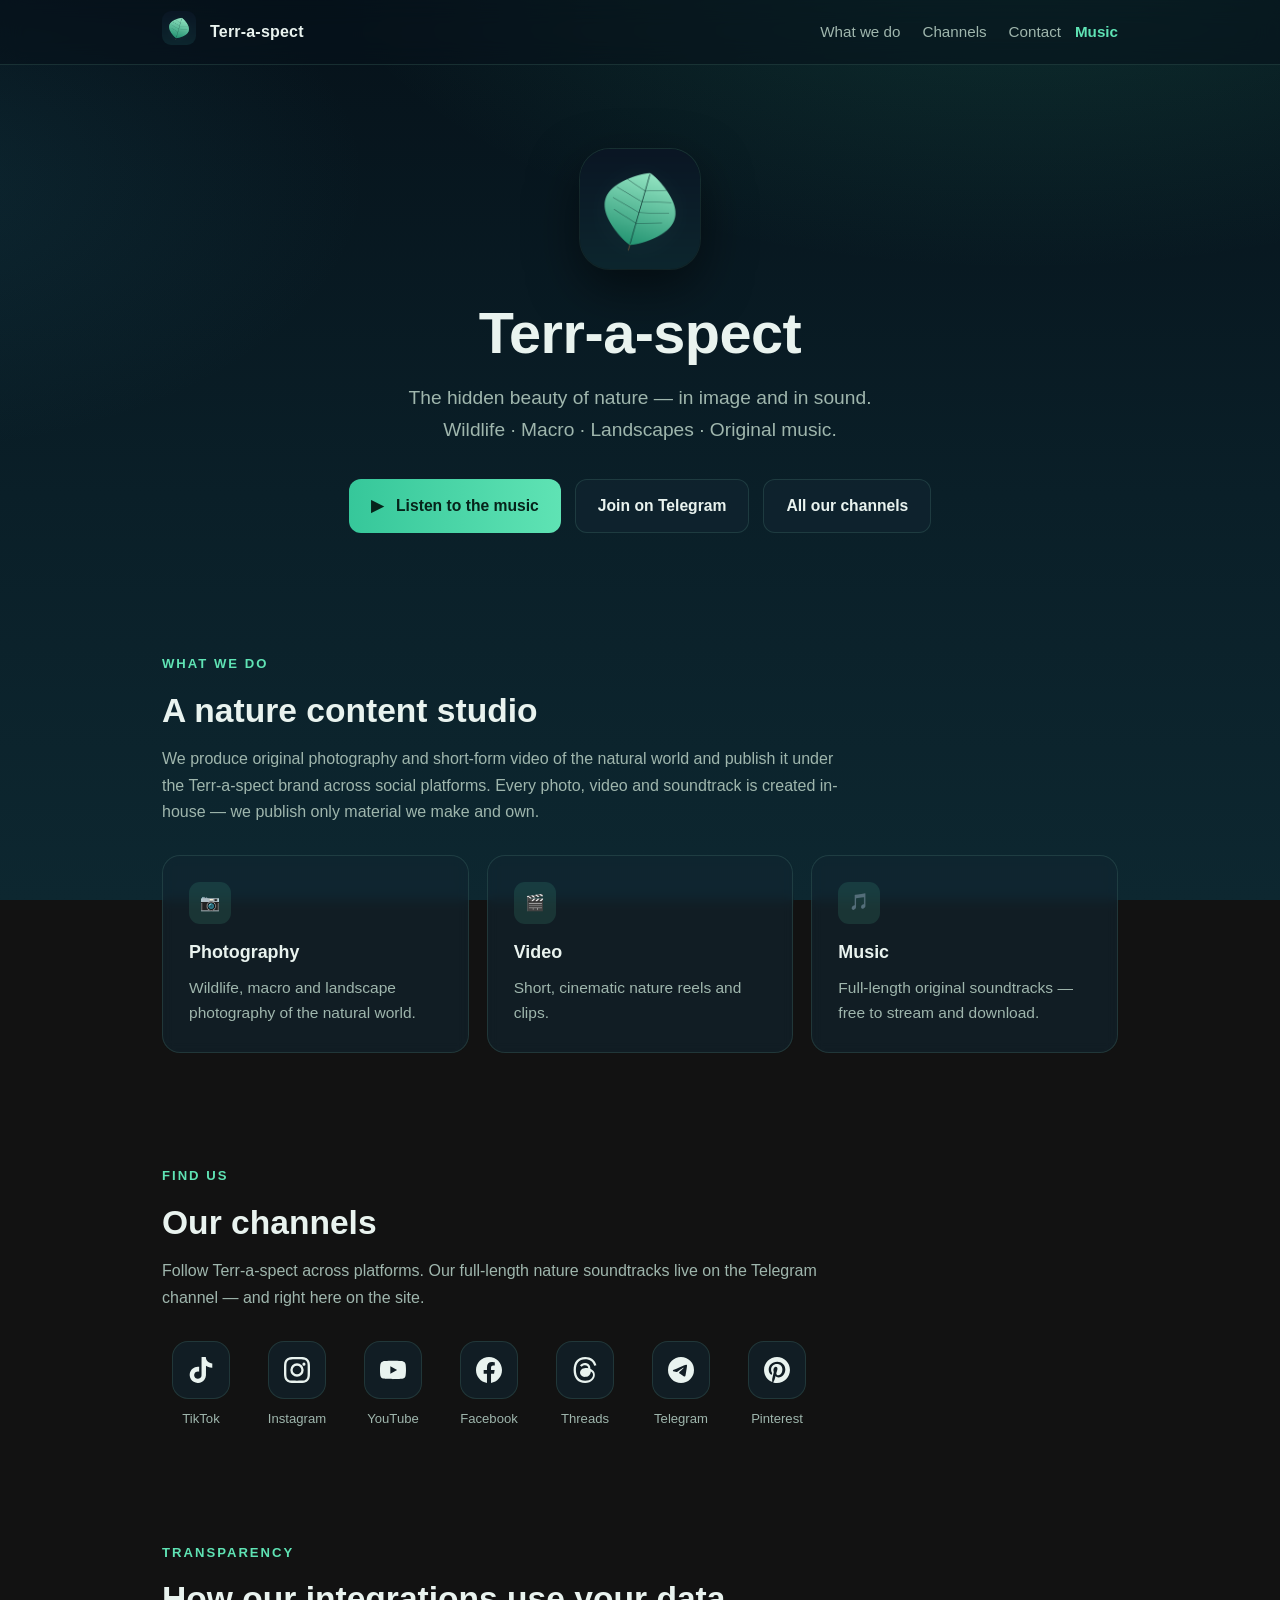
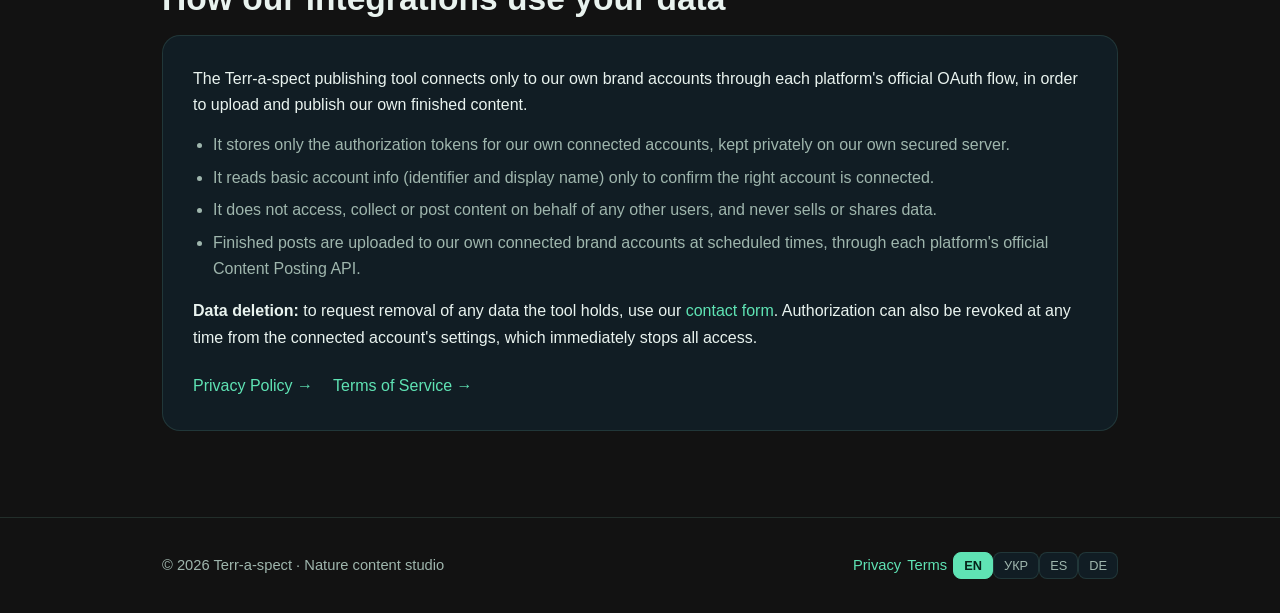
==== commit fce6ee69: "Nav: fix anchor scroll under sticky header (scroll-padding), drop 'Your data' from menu Co-Authored-" ====
--- a/index.html
+++ b/index.html
@@ -23,7 +23,7 @@
     color-scheme:dark;
   }
   *{box-sizing:border-box;margin:0;padding:0}
-  html{scroll-behavior:smooth}
+  html{scroll-behavior:smooth;scroll-padding-top:80px}   /* якорі не ховаються під липке меню */
   body{
     font-family:-apple-system,BlinkMacSystemFont,"Segoe UI",Roboto,Helvetica,Arial,sans-serif;
     background:
@@ -120,7 +120,8 @@
   .pc-title{font-size:1.15rem;font-weight:700;margin-bottom:14px;color:#bfe9da}
   .pc-body{display:flex;gap:20px}
   .pc-media{flex:0 0 42%;border-radius:14px;overflow:hidden;aspect-ratio:4/5;background:#0c1b24;cursor:pointer;position:relative}
-  .pc-media img,.pc-media video{width:100%;height:100%;object-fit:cover;display:block;animation:kb 14s ease-in-out infinite alternate}
+  .pc-media img,.pc-media video{width:100%;height:100%;object-fit:cover;display:block}
+  .pc-media img{animation:kb 14s ease-in-out infinite alternate}   /* Ken-Burns лише для фото — на <video> зум смикав */
   .pc-media:hover img,.pc-media:hover video{filter:brightness(1.06)}
   .pc-playbig{position:absolute;inset:0;margin:auto;width:58px;height:58px;border-radius:50%;background:rgba(8,20,28,.72);display:grid;place-items:center;pointer-events:none}
   .pc-playbig svg{width:26px;height:26px;fill:#fff}
@@ -163,7 +164,6 @@
   <div class="links">
     <a href="#what" data-i18n="nav_what">What we do</a>
     <a href="#channels" data-i18n="nav_channels">Channels</a>
-    <a href="#data" data-i18n="nav_data">Your data</a>
     <a href="./contact.html" data-i18n="nav_contact">Contact</a>
   </div>
   <a class="navmusic" href="./music.html" data-i18n="nav_music">Music</a>
